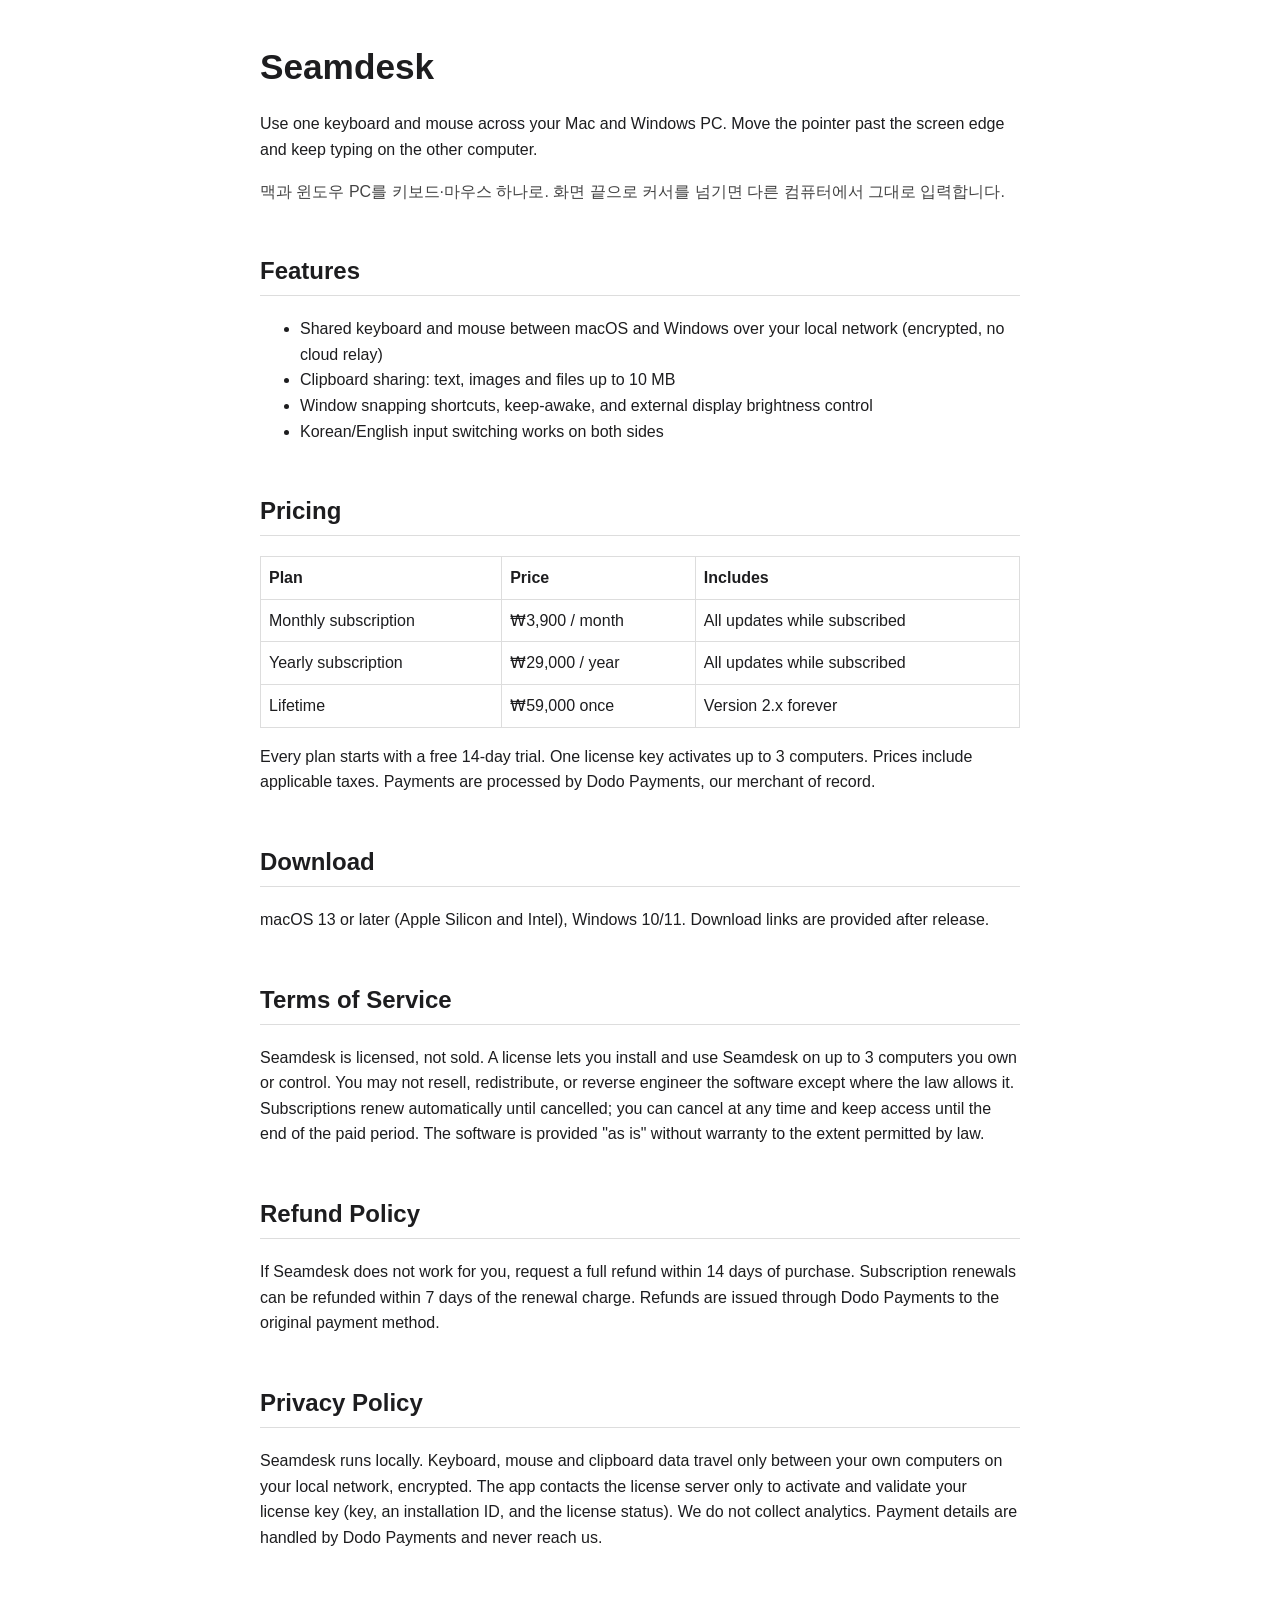
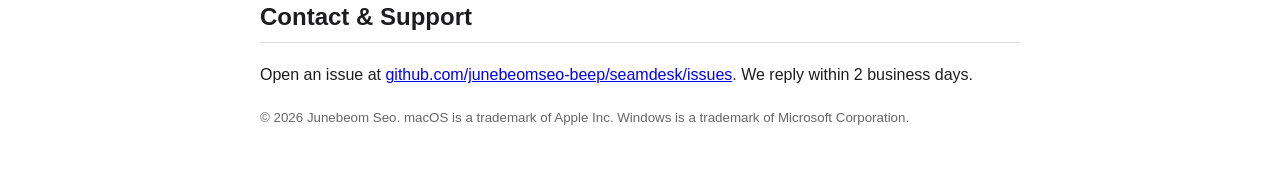
==== index.html @ 31e1abb9 "Seamdesk product page Co-Authored-By: Claude Opus 5.5 <noreply@anthropic.com>" ====
<!doctype html>
<html lang="en"><head><meta charset="utf-8"><meta name="viewport" content="width=device-width,initial-scale=1">
<title>Seamdesk — one keyboard and mouse for your Mac and Windows PC</title>
<style>
body{font:16px/1.6 -apple-system,"Segoe UI",sans-serif;max-width:760px;margin:0 auto;padding:32px 20px;color:#1d1d1f}
h1{font-size:2.2em;margin:.2em 0}h2{margin-top:2em;border-bottom:1px solid #ddd;padding-bottom:.2em}
table{border-collapse:collapse;width:100%}td,th{border:1px solid #ddd;padding:8px;text-align:left}
.ko{color:#444}small{color:#666}
</style></head><body>
<h1>Seamdesk</h1>
<p>Use one keyboard and mouse across your Mac and Windows PC. Move the pointer past the screen edge and keep typing on the other computer.</p>
<p class="ko">맥과 윈도우 PC를 키보드·마우스 하나로. 화면 끝으로 커서를 넘기면 다른 컴퓨터에서 그대로 입력합니다.</p>

<h2>Features</h2>
<ul>
<li>Shared keyboard and mouse between macOS and Windows over your local network (encrypted, no cloud relay)</li>
<li>Clipboard sharing: text, images and files up to 10 MB</li>
<li>Window snapping shortcuts, keep-awake, and external display brightness control</li>
<li>Korean/English input switching works on both sides</li>
</ul>

<h2>Pricing</h2>
<table>
<tr><th>Plan</th><th>Price</th><th>Includes</th></tr>
<tr><td>Monthly subscription</td><td>₩3,900 / month</td><td>All updates while subscribed</td></tr>
<tr><td>Yearly subscription</td><td>₩29,000 / year</td><td>All updates while subscribed</td></tr>
<tr><td>Lifetime</td><td>₩59,000 once</td><td>Version 2.x forever</td></tr>
</table>
<p>Every plan starts with a free 14-day trial. One license key activates up to 3 computers. Prices include applicable taxes. Payments are processed by Dodo Payments, our merchant of record.</p>

<h2>Download</h2>
<p>macOS 13 or later (Apple Silicon and Intel), Windows 10/11. Download links are provided after release.</p>

<h2>Terms of Service</h2>
<p>Seamdesk is licensed, not sold. A license lets you install and use Seamdesk on up to 3 computers you own or control. You may not resell, redistribute, or reverse engineer the software except where the law allows it. Subscriptions renew automatically until cancelled; you can cancel at any time and keep access until the end of the paid period. The software is provided "as is" without warranty to the extent permitted by law.</p>

<h2>Refund Policy</h2>
<p>If Seamdesk does not work for you, request a full refund within 14 days of purchase. Subscription renewals can be refunded within 7 days of the renewal charge. Refunds are issued through Dodo Payments to the original payment method.</p>

<h2>Privacy Policy</h2>
<p>Seamdesk runs locally. Keyboard, mouse and clipboard data travel only between your own computers on your local network, encrypted. The app contacts the license server only to activate and validate your license key (key, an installation ID, and the license status). We do not collect analytics. Payment details are handled by Dodo Payments and never reach us.</p>

<h2>Contact &amp; Support</h2>
<p>Open an issue at <a href="https://github.com/junebeomseo-beep/seamdesk/issues">github.com/junebeomseo-beep/seamdesk/issues</a>. We reply within 2 business days.</p>
<p><small>© 2026 Junebeom Seo. macOS is a trademark of Apple Inc. Windows is a trademark of Microsoft Corporation.</small></p>
</body></html>
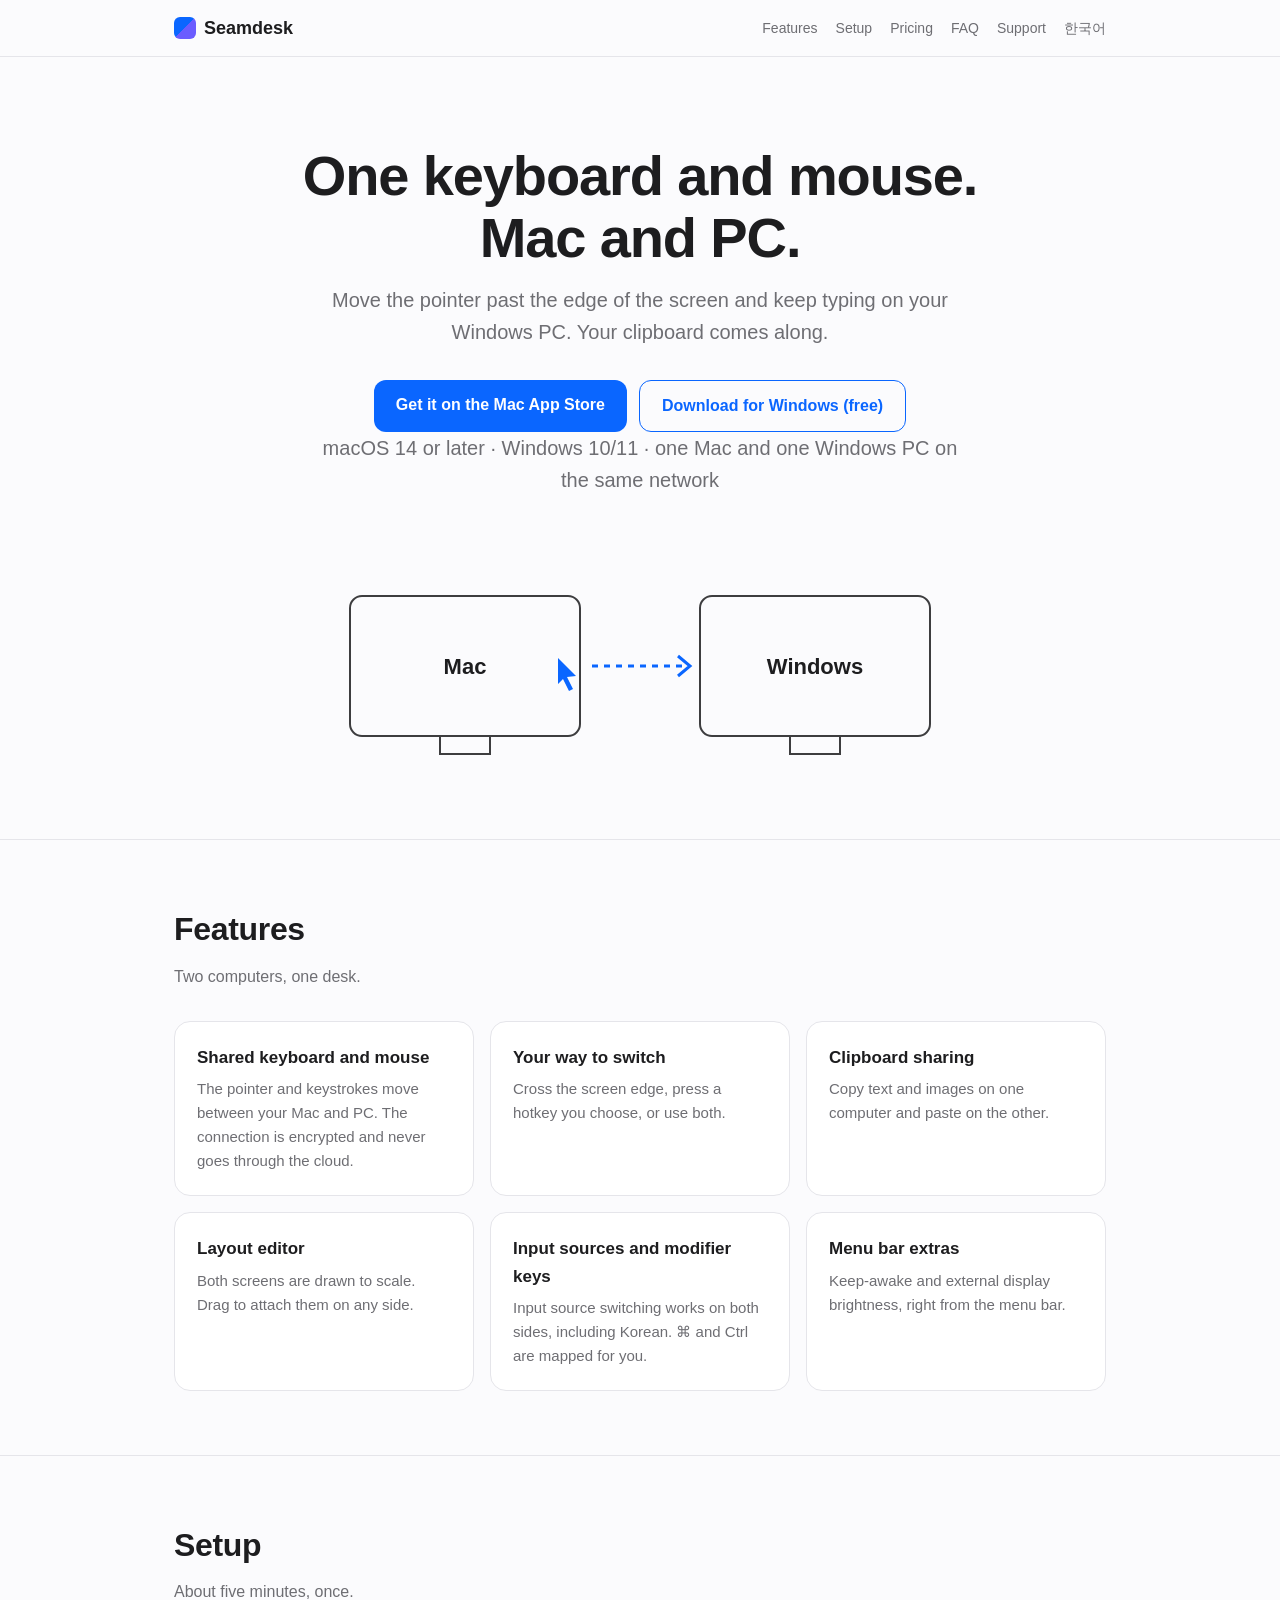
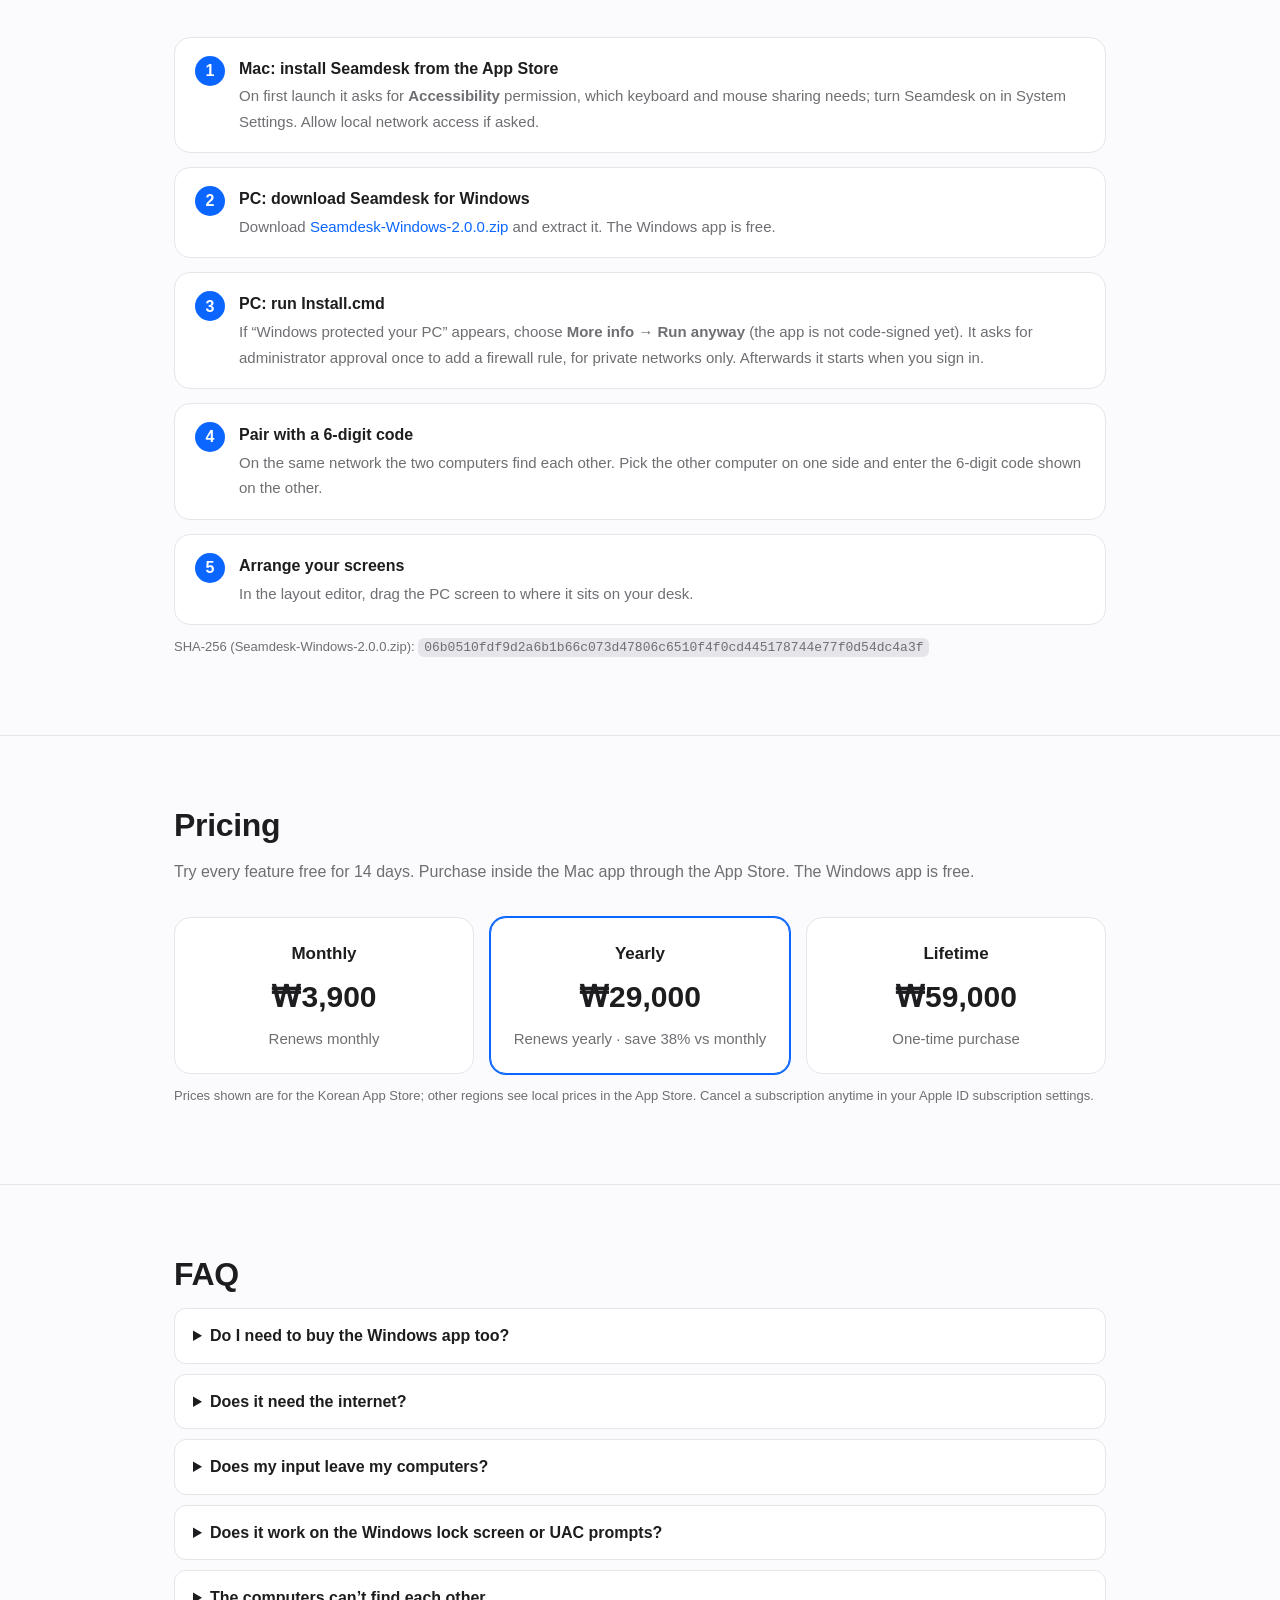
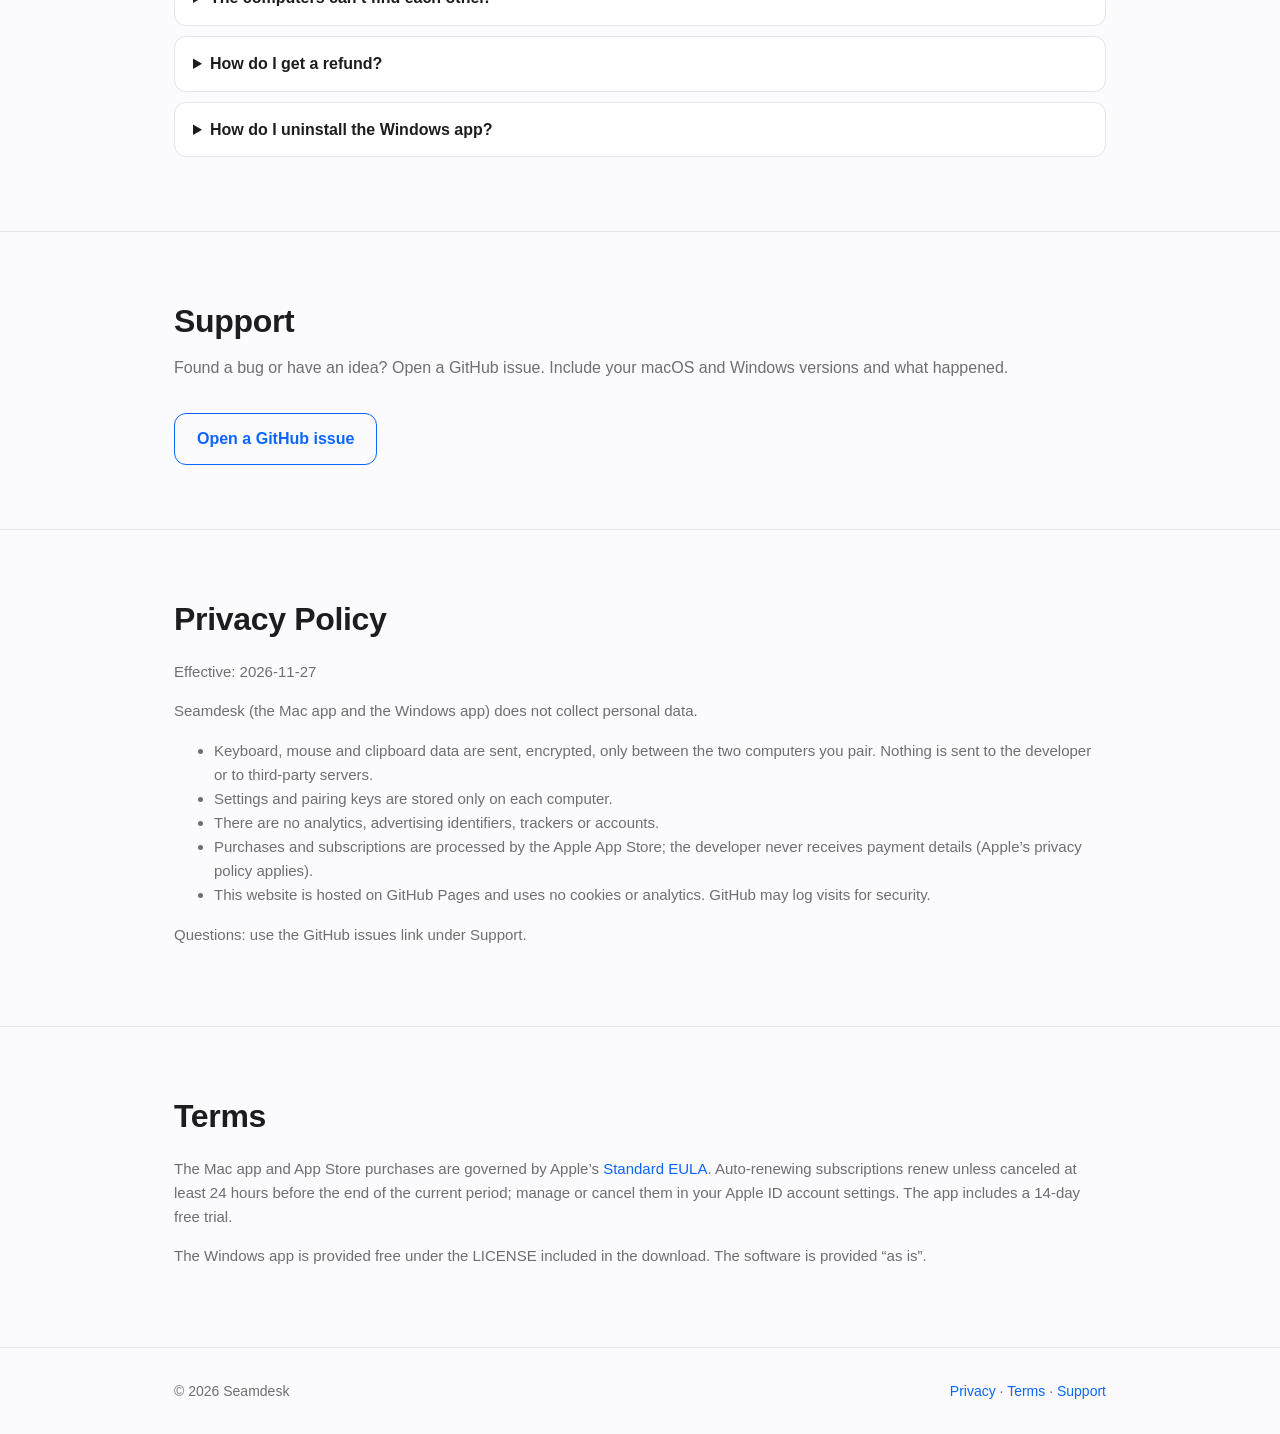
==== commit e49db79f: "Rebuild site for App Store release: ko/en, Windows download, setup, FAQ, privacy Co-Authored-By: Cla" ====
--- a/index.html
+++ b/index.html
@@ -1,46 +1,58 @@
-<!doctype html>
-<html lang="en"><head><meta charset="utf-8"><meta name="viewport" content="width=device-width,initial-scale=1">
-<title>Seamdesk — one keyboard and mouse for your Mac and Windows PC</title>
-<style>
-body{font:16px/1.6 -apple-system,"Segoe UI",sans-serif;max-width:760px;margin:0 auto;padding:32px 20px;color:#1d1d1f}
-h1{font-size:2.2em;margin:.2em 0}h2{margin-top:2em;border-bottom:1px solid #ddd;padding-bottom:.2em}
-table{border-collapse:collapse;width:100%}td,th{border:1px solid #ddd;padding:8px;text-align:left}
-.ko{color:#444}small{color:#666}
-</style></head><body>
-<h1>Seamdesk</h1>
-<p>Use one keyboard and mouse across your Mac and Windows PC. Move the pointer past the screen edge and keep typing on the other computer.</p>
-<p class="ko">맥과 윈도우 PC를 키보드·마우스 하나로. 화면 끝으로 커서를 넘기면 다른 컴퓨터에서 그대로 입력합니다.</p>
-
-<h2>Features</h2>
-<ul>
-<li>Shared keyboard and mouse between macOS and Windows over your local network (encrypted, no cloud relay)</li>
-<li>Clipboard sharing: text, images and files up to 10 MB</li>
-<li>Window snapping shortcuts, keep-awake, and external display brightness control</li>
-<li>Korean/English input switching works on both sides</li>
-</ul>
-
-<h2>Pricing</h2>
-<table>
-<tr><th>Plan</th><th>Price</th><th>Includes</th></tr>
-<tr><td>Monthly subscription</td><td>₩3,900 / month</td><td>All updates while subscribed</td></tr>
-<tr><td>Yearly subscription</td><td>₩29,000 / year</td><td>All updates while subscribed</td></tr>
-<tr><td>Lifetime</td><td>₩59,000 once</td><td>Version 2.x forever</td></tr>
-</table>
-<p>Every plan starts with a free 14-day trial. One license key activates up to 3 computers. Prices include applicable taxes. Payments are processed by Dodo Payments, our merchant of record.</p>
-
-<h2>Download</h2>
-<p>macOS 13 or later (Apple Silicon and Intel), Windows 10/11. Download links are provided after release.</p>
-
-<h2>Terms of Service</h2>
-<p>Seamdesk is licensed, not sold. A license lets you install and use Seamdesk on up to 3 computers you own or control. You may not resell, redistribute, or reverse engineer the software except where the law allows it. Subscriptions renew automatically until cancelled; you can cancel at any time and keep access until the end of the paid period. The software is provided "as is" without warranty to the extent permitted by law.</p>
-
-<h2>Refund Policy</h2>
-<p>If Seamdesk does not work for you, request a full refund within 14 days of purchase. Subscription renewals can be refunded within 7 days of the renewal charge. Refunds are issued through Dodo Payments to the original payment method.</p>
-
-<h2>Privacy Policy</h2>
-<p>Seamdesk runs locally. Keyboard, mouse and clipboard data travel only between your own computers on your local network, encrypted. The app contacts the license server only to activate and validate your license key (key, an installation ID, and the license status). We do not collect analytics. Payment details are handled by Dodo Payments and never reach us.</p>
-
-<h2>Contact &amp; Support</h2>
-<p>Open an issue at <a href="https://github.com/junebeomseo-beep/seamdesk/issues">github.com/junebeomseo-beep/seamdesk/issues</a>. We reply within 2 business days.</p>
-<p><small>© 2026 Junebeom Seo. macOS is a trademark of Apple Inc. Windows is a trademark of Microsoft Corporation.</small></p>
-</body></html>
+<!doctype html><html lang="en"><head><meta charset="utf-8"><meta name="viewport" content="width=device-width,initial-scale=1">
+<title>Seamdesk — One keyboard and mouse for Mac and PC</title>
+<meta name="description" content="Use one keyboard and mouse across your Mac and Windows PC. Move the pointer past the screen edge and keep typing on the other computer. Encrypted, no cloud.">
+<link rel="alternate" hreflang="en" href="https://junebeomseo-beep.github.io/seamdesk/"><link rel="alternate" hreflang="ko" href="https://junebeomseo-beep.github.io/seamdesk/ko/">
+<meta property="og:title" content="Seamdesk"><meta property="og:description" content="One keyboard and mouse for Mac and PC">
+<link rel="stylesheet" href="style.css"></head><body>
+<header><div class="wrap"><a class="logo" href="#top"><i></i>Seamdesk</a><nav>
+<a href="#features">Features</a><a href="#setup">Setup</a><a href="#pricing">Pricing</a><a href="#faq">FAQ</a><a href="#support">Support</a><a href="ko/" hreflang="ko">한국어</a></nav></div></header>
+<main id="top">
+<div class="hero wrap"><h1>One keyboard and mouse.<br>Mac and PC.</h1>
+<p>Move the pointer past the edge of the screen and keep typing on your Windows PC. Your clipboard comes along.</p>
+<div class="btns"><a class="btn" href="https://apps.apple.com/app/id6839476326">Get it on the Mac App Store</a><a class="btn ghost" href="https://github.com/junebeomseo-beep/seamdesk/releases/download/v2.0.0/Seamdesk-Windows-2.0.0.zip">Download for Windows (free)</a></div>
+<p class="note">macOS 14 or later · Windows 10/11 · one Mac and one Windows PC on the same network</p>
+<svg class="diagram" viewBox="0 0 620 200" role="img" aria-label="Mac and Windows PC sharing one keyboard and mouse"><g fill="none" stroke="currentColor" stroke-width="2" opacity=".85"><rect x="20" y="20" width="230" height="140" rx="12"/><rect x="370" y="20" width="230" height="140" rx="12"/><path d="M110 160v18h50v-18M460 160v18h50v-18"/></g><text x="135" y="98" text-anchor="middle" font-size="22" font-weight="700" fill="currentColor">Mac</text><text x="485" y="98" text-anchor="middle" font-size="22" font-weight="700" fill="currentColor">Windows</text><path d="M262 90h96" stroke="#0a66ff" stroke-width="3" stroke-dasharray="6 6"/><path d="M348 80l12 10-12 10" fill="none" stroke="#0a66ff" stroke-width="3"/><path d="M228 108l0-26 18 18-9 1 6 12-4 2-6-12z" fill="#0a66ff"/></svg></div>
+<section id="features"><div class="wrap"><h2>Features</h2><p class="lead">Two computers, one desk.</p><div class="grid">
+<div class="card"><h3>Shared keyboard and mouse</h3><p>The pointer and keystrokes move between your Mac and PC. The connection is encrypted and never goes through the cloud.</p></div>
+<div class="card"><h3>Your way to switch</h3><p>Cross the screen edge, press a hotkey you choose, or use both.</p></div>
+<div class="card"><h3>Clipboard sharing</h3><p>Copy text and images on one computer and paste on the other.</p></div>
+<div class="card"><h3>Layout editor</h3><p>Both screens are drawn to scale. Drag to attach them on any side.</p></div>
+<div class="card"><h3>Input sources and modifier keys</h3><p>Input source switching works on both sides, including Korean. ⌘ and Ctrl are mapped for you.</p></div>
+<div class="card"><h3>Menu bar extras</h3><p>Keep-awake and external display brightness, right from the menu bar.</p></div>
+</div></div></section>
+<section id="setup"><div class="wrap"><h2>Setup</h2><p class="lead">About five minutes, once.</p><ol class="steps">
+<li><b>Mac: install Seamdesk from the App Store</b><span>On first launch it asks for <b style="display:inline">Accessibility</b> permission, which keyboard and mouse sharing needs; turn Seamdesk on in System Settings. Allow local network access if asked.</span></li>
+<li><b>PC: download Seamdesk for Windows</b><span>Download <a href="https://github.com/junebeomseo-beep/seamdesk/releases/download/v2.0.0/Seamdesk-Windows-2.0.0.zip">Seamdesk-Windows-2.0.0.zip</a> and extract it. The Windows app is free.</span></li>
+<li><b>PC: run Install.cmd</b><span>If “Windows protected your PC” appears, choose <b style="display:inline">More info → Run anyway</b> (the app is not code-signed yet). It asks for administrator approval once to add a firewall rule, for private networks only. Afterwards it starts when you sign in.</span></li>
+<li><b>Pair with a 6-digit code</b><span>On the same network the two computers find each other. Pick the other computer on one side and enter the 6-digit code shown on the other.</span></li>
+<li><b>Arrange your screens</b><span>In the layout editor, drag the PC screen to where it sits on your desk.</span></li>
+</ol><p class="note">SHA-256 (Seamdesk-Windows-2.0.0.zip): <code>06b0510fdf9d2a6b1b66c073d47806c6510f4f0cd445178744e77f0d54dc4a3f</code></p></div></section>
+<section id="pricing"><div class="wrap"><h2>Pricing</h2><p class="lead">Try every feature free for 14 days. Purchase inside the Mac app through the App Store. The Windows app is free.</p><div class="grid">
+<div class="card price"><h3>Monthly</h3><div class="amt">₩3,900</div><p>Renews monthly</p></div>
+<div class="card price best"><h3>Yearly</h3><div class="amt">₩29,000</div><p>Renews yearly · save 38% vs monthly</p></div>
+<div class="card price"><h3>Lifetime</h3><div class="amt">₩59,000</div><p>One-time purchase</p></div>
+</div><p class="note">Prices shown are for the Korean App Store; other regions see local prices in the App Store. Cancel a subscription anytime in your Apple ID subscription settings.</p></div></section>
+<section id="faq"><div class="wrap"><h2>FAQ</h2>
+<details><summary>Do I need to buy the Windows app too?</summary><p>No. The Windows app is free; your plan lives in the Mac app.</p></details>
+<details><summary>Does it need the internet?</summary><p>No. Both computers only need to be on the same local network. It uses TCP port 24810 and UDP port 24811.</p></details>
+<details><summary>Does my input leave my computers?</summary><p>No. Keyboard, mouse and clipboard data travel encrypted only between your two paired computers. No servers, no accounts, no analytics.</p></details>
+<details><summary>Does it work on the Windows lock screen or UAC prompts?</summary><p>No. Windows only allows input after you sign in, so use the PC’s own keyboard for the lock screen and UAC prompts.</p></details>
+<details><summary>The computers can’t find each other.</summary><p>Check that both are on the same network, that the Windows network profile is “Private”, and that you approved the firewall prompt during install. Office and guest Wi-Fi often block device-to-device traffic.</p></details>
+<details><summary>How do I get a refund?</summary><p>App Store refunds are handled by Apple. Request one at <a href="https://reportaproblem.apple.com">reportaproblem.apple.com</a>.</p></details>
+<details><summary>How do I uninstall the Windows app?</summary><p>Run Uninstall.cmd from the extracted folder. It removes the app, the sign-in startup entry and the firewall rule.</p></details>
+</div></section>
+<section id="support"><div class="wrap"><h2>Support</h2><p class="lead">Found a bug or have an idea? Open a GitHub issue. Include your macOS and Windows versions and what happened.</p>
+<a class="btn ghost" href="https://github.com/junebeomseo-beep/seamdesk/issues">Open a GitHub issue</a></div></section>
+<section id="privacy" class="legal"><div class="wrap"><h2>Privacy Policy</h2><p>Effective: 2026-11-27</p>
+<p>Seamdesk (the Mac app and the Windows app) does not collect personal data.</p><ul>
+<li>Keyboard, mouse and clipboard data are sent, encrypted, only between the two computers you pair. Nothing is sent to the developer or to third-party servers.</li>
+<li>Settings and pairing keys are stored only on each computer.</li>
+<li>There are no analytics, advertising identifiers, trackers or accounts.</li>
+<li>Purchases and subscriptions are processed by the Apple App Store; the developer never receives payment details (Apple’s privacy policy applies).</li>
+<li>This website is hosted on GitHub Pages and uses no cookies or analytics. GitHub may log visits for security.</li></ul>
+<p>Questions: use the GitHub issues link under Support.</p></div></section>
+<section id="terms" class="legal"><div class="wrap"><h2>Terms</h2>
+<p>The Mac app and App Store purchases are governed by Apple’s <a href="https://www.apple.com/legal/internet-services/itunes/dev/stdeula/">Standard EULA</a>. Auto-renewing subscriptions renew unless canceled at least 24 hours before the end of the current period; manage or cancel them in your Apple ID account settings. The app includes a 14-day free trial.</p>
+<p>The Windows app is provided free under the LICENSE included in the download. The software is provided “as is”.</p></div></section>
+</main><footer><div class="wrap"><span>© 2026 Seamdesk</span><span><a href="#privacy">Privacy</a> · <a href="#terms">Terms</a> · <a href="#support">Support</a></span></div></footer>
+</body></html>
--- a/style.css
+++ b/style.css
@@ -0,0 +1,35 @@
+:root{--bg:#fbfbfd;--fg:#1d1d1f;--mut:#6e6e73;--line:#e5e5ea;--acc:#0a66ff;--card:#fff}
+@media (prefers-color-scheme:dark){:root{--bg:#0f0f11;--fg:#f5f5f7;--mut:#a1a1a6;--line:#2c2c30;--acc:#4d8dff;--card:#18181b}}
+*{box-sizing:border-box}html{scroll-behavior:smooth}
+body{margin:0;font:16px/1.6 -apple-system,BlinkMacSystemFont,"Apple SD Gothic Neo","Segoe UI",Roboto,sans-serif;background:var(--bg);color:var(--fg)}
+a{color:var(--acc);text-decoration:none}a:hover{text-decoration:underline}
+.wrap{max-width:980px;margin:0 auto;padding:0 24px}
+header{position:sticky;top:0;background:color-mix(in srgb,var(--bg) 85%,transparent);backdrop-filter:blur(12px);border-bottom:1px solid var(--line);z-index:9}
+header .wrap{display:flex;align-items:center;gap:20px;height:56px}
+.logo{font-weight:700;font-size:18px;color:var(--fg);display:flex;align-items:center;gap:8px}
+.logo i{display:inline-block;width:22px;height:22px;border-radius:6px;background:linear-gradient(135deg,#0a66ff 50%,#6b5cff 50%)}
+nav{display:flex;gap:18px;margin-left:auto;font-size:14px}nav a{color:var(--mut)}
+.hero{text-align:center;padding:88px 0 56px}
+.hero h1{font-size:clamp(34px,6vw,56px);line-height:1.1;margin:0 0 16px;letter-spacing:-.02em}
+.hero p{font-size:20px;color:var(--mut);max-width:640px;margin:0 auto 32px}
+.btns{display:flex;gap:12px;justify-content:center;flex-wrap:wrap}
+.btn{display:inline-block;padding:12px 22px;border-radius:12px;background:var(--acc);color:#fff;font-weight:600}
+.btn.ghost{background:transparent;color:var(--acc);border:1px solid var(--acc)}.btn:hover{text-decoration:none;opacity:.9}
+.note{font-size:13px;color:var(--mut);margin-top:12px}
+.diagram{margin:48px auto 0;max-width:620px}
+section{padding:64px 0;border-top:1px solid var(--line)}
+h2{font-size:32px;margin:0 0 8px;letter-spacing:-.01em}.lead{color:var(--mut);margin:0 0 32px}
+.grid{display:grid;grid-template-columns:repeat(auto-fit,minmax(260px,1fr));gap:16px}
+.card{background:var(--card);border:1px solid var(--line);border-radius:16px;padding:22px}
+.card h3{margin:0 0 6px;font-size:17px}.card p{margin:0;color:var(--mut);font-size:15px}
+ol.steps{counter-reset:s;list-style:none;padding:0;margin:0;display:grid;gap:14px}
+ol.steps li{counter-increment:s;background:var(--card);border:1px solid var(--line);border-radius:16px;padding:18px 20px 18px 64px;position:relative}
+ol.steps li:before{content:counter(s);position:absolute;left:20px;top:18px;width:30px;height:30px;border-radius:50%;background:var(--acc);color:#fff;font-weight:700;display:flex;align-items:center;justify-content:center}
+ol.steps b{display:block;margin-bottom:2px}ol.steps span{color:var(--mut);font-size:15px}
+.price{text-align:center}.price .amt{font-size:30px;font-weight:700;margin:6px 0}.price.best{border-color:var(--acc);box-shadow:0 0 0 1px var(--acc)}
+details{background:var(--card);border:1px solid var(--line);border-radius:12px;padding:14px 18px;margin-bottom:10px}
+summary{cursor:pointer;font-weight:600}details p{color:var(--mut);margin:10px 0 0}
+.legal p,.legal li{color:var(--mut);font-size:15px}.legal h3{margin:24px 0 6px;font-size:17px}
+code{font:13px ui-monospace,SFMono-Regular,Menlo,monospace;background:var(--line);padding:2px 6px;border-radius:6px;word-break:break-all}
+footer{border-top:1px solid var(--line);padding:32px 0;color:var(--mut);font-size:14px}
+footer .wrap{display:flex;gap:16px;flex-wrap:wrap;justify-content:space-between}
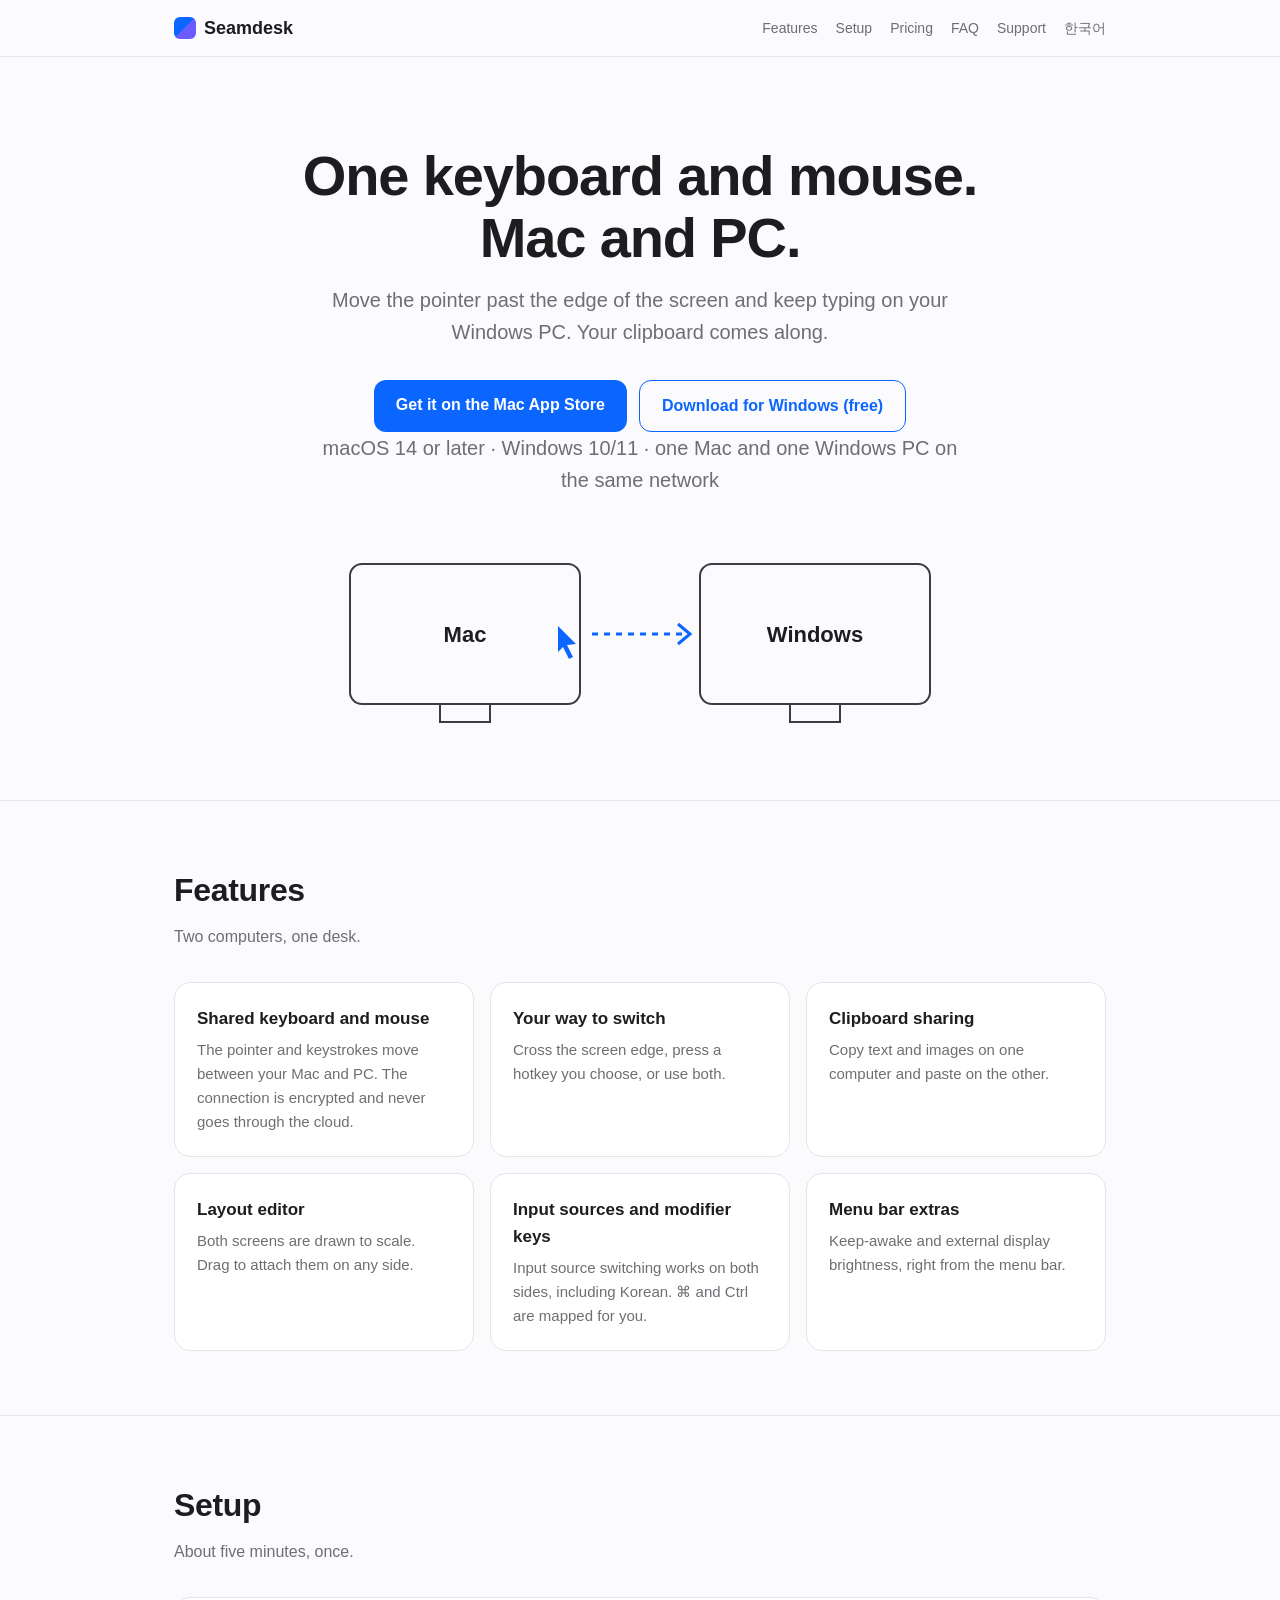
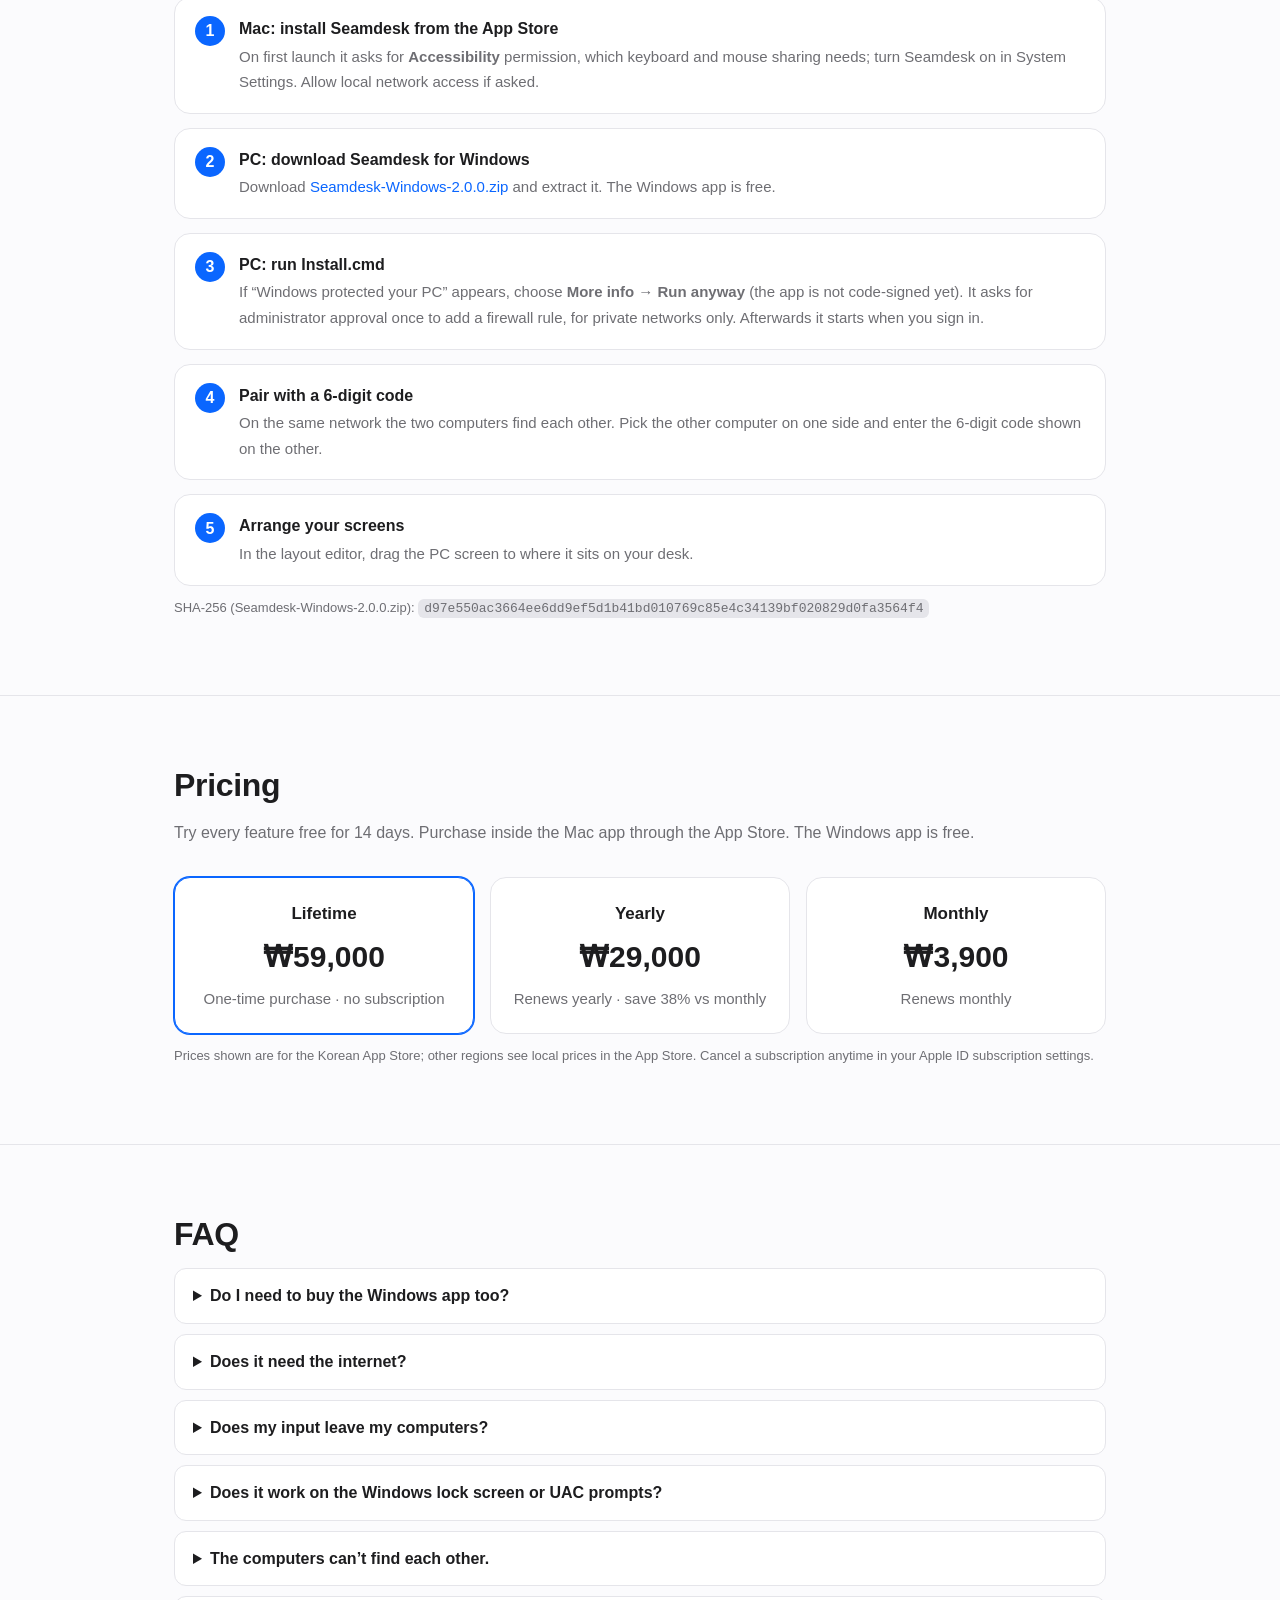
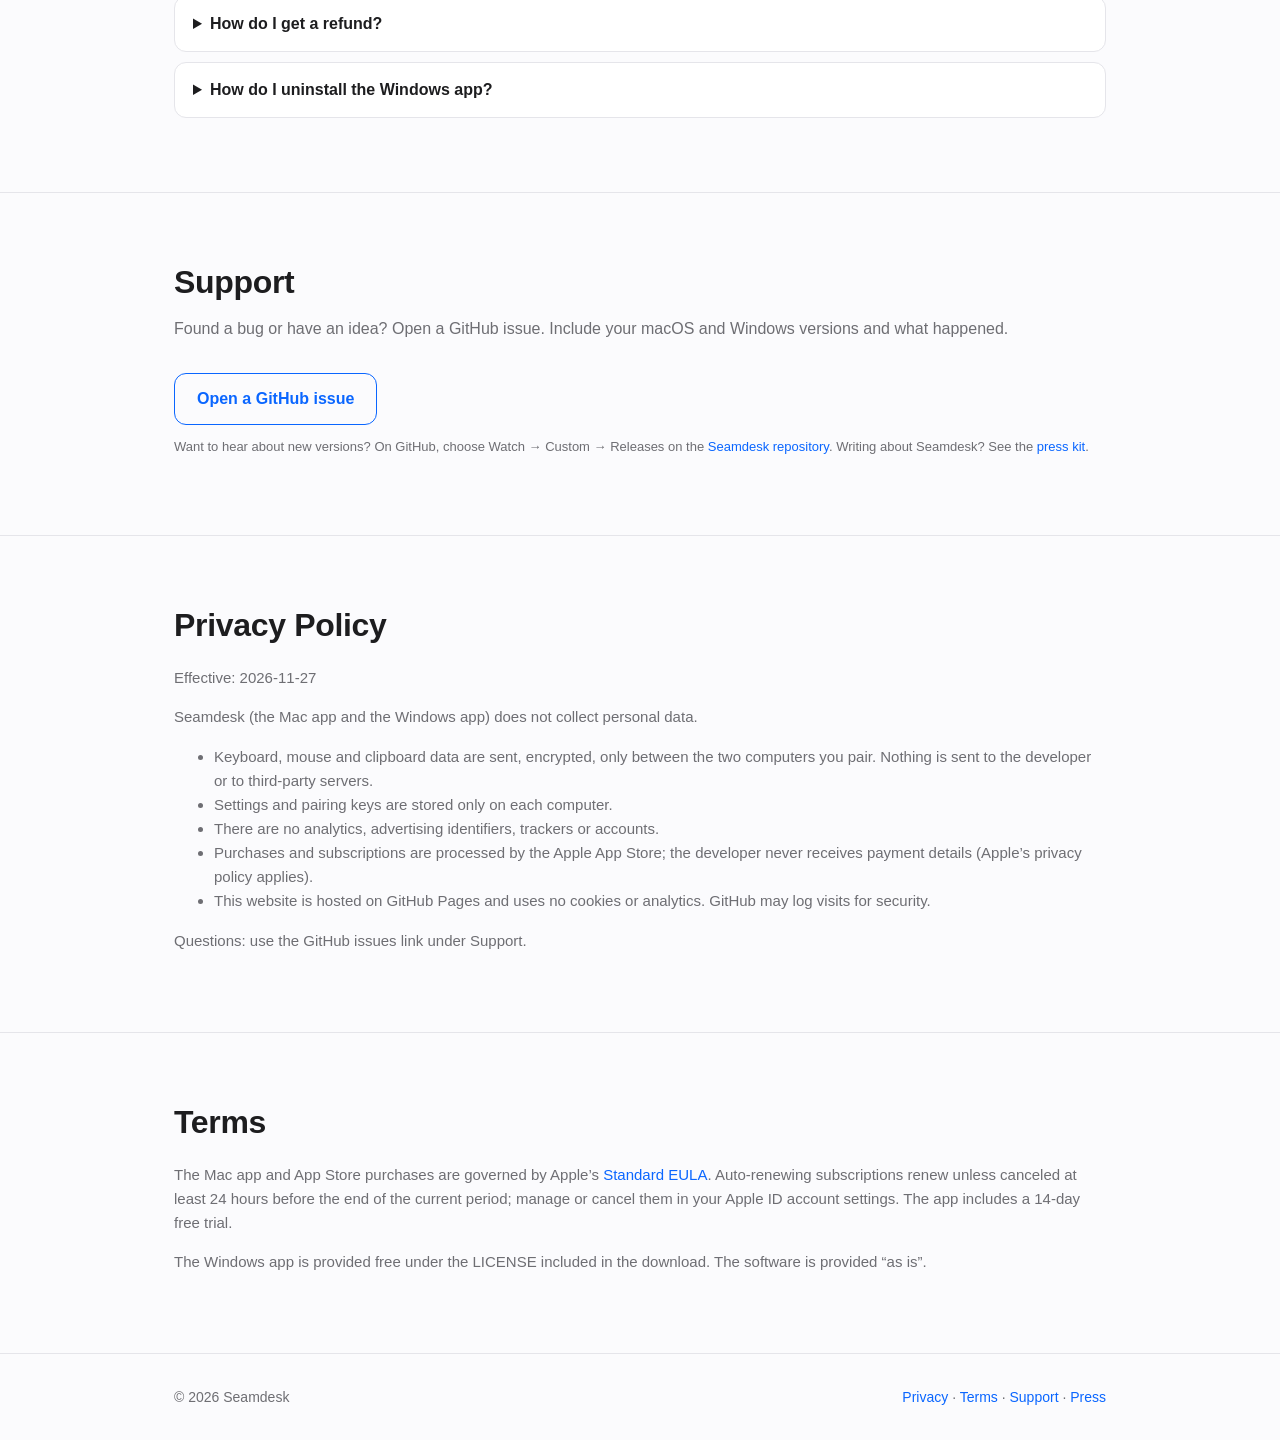
==== commit da90823e: "Add press kit, og images, lifetime-first pricing, new Windows zip hash Co-Authored-By: Claude Opus 5" ====
--- a/index.html
+++ b/index.html
@@ -2,7 +2,7 @@
 <title>Seamdesk — One keyboard and mouse for Mac and PC</title>
 <meta name="description" content="Use one keyboard and mouse across your Mac and Windows PC. Move the pointer past the screen edge and keep typing on the other computer. Encrypted, no cloud.">
 <link rel="alternate" hreflang="en" href="https://junebeomseo-beep.github.io/seamdesk/"><link rel="alternate" hreflang="ko" href="https://junebeomseo-beep.github.io/seamdesk/ko/">
-<meta property="og:title" content="Seamdesk"><meta property="og:description" content="One keyboard and mouse for Mac and PC">
+<meta property="og:title" content="Seamdesk"><meta property="og:description" content="One keyboard and mouse for Mac and PC"><meta property="og:image" content="https://junebeomseo-beep.github.io/seamdesk/assets/og-en.jpg"><meta property="og:url" content="https://junebeomseo-beep.github.io/seamdesk/"><meta name="twitter:card" content="summary_large_image">
 <link rel="stylesheet" href="style.css"></head><body>
 <header><div class="wrap"><a class="logo" href="#top"><i></i>Seamdesk</a><nav>
 <a href="#features">Features</a><a href="#setup">Setup</a><a href="#pricing">Pricing</a><a href="#faq">FAQ</a><a href="#support">Support</a><a href="ko/" hreflang="ko">한국어</a></nav></div></header>
@@ -26,11 +26,11 @@
 <li><b>PC: run Install.cmd</b><span>If “Windows protected your PC” appears, choose <b style="display:inline">More info → Run anyway</b> (the app is not code-signed yet). It asks for administrator approval once to add a firewall rule, for private networks only. Afterwards it starts when you sign in.</span></li>
 <li><b>Pair with a 6-digit code</b><span>On the same network the two computers find each other. Pick the other computer on one side and enter the 6-digit code shown on the other.</span></li>
 <li><b>Arrange your screens</b><span>In the layout editor, drag the PC screen to where it sits on your desk.</span></li>
-</ol><p class="note">SHA-256 (Seamdesk-Windows-2.0.0.zip): <code>06b0510fdf9d2a6b1b66c073d47806c6510f4f0cd445178744e77f0d54dc4a3f</code></p></div></section>
+</ol><p class="note">SHA-256 (Seamdesk-Windows-2.0.0.zip): <code>d97e550ac3664ee6dd9ef5d1b41bd010769c85e4c34139bf020829d0fa3564f4</code></p></div></section>
 <section id="pricing"><div class="wrap"><h2>Pricing</h2><p class="lead">Try every feature free for 14 days. Purchase inside the Mac app through the App Store. The Windows app is free.</p><div class="grid">
+<div class="card price best"><h3>Lifetime</h3><div class="amt">₩59,000</div><p>One-time purchase · no subscription</p></div>
+<div class="card price"><h3>Yearly</h3><div class="amt">₩29,000</div><p>Renews yearly · save 38% vs monthly</p></div>
 <div class="card price"><h3>Monthly</h3><div class="amt">₩3,900</div><p>Renews monthly</p></div>
-<div class="card price best"><h3>Yearly</h3><div class="amt">₩29,000</div><p>Renews yearly · save 38% vs monthly</p></div>
-<div class="card price"><h3>Lifetime</h3><div class="amt">₩59,000</div><p>One-time purchase</p></div>
 </div><p class="note">Prices shown are for the Korean App Store; other regions see local prices in the App Store. Cancel a subscription anytime in your Apple ID subscription settings.</p></div></section>
 <section id="faq"><div class="wrap"><h2>FAQ</h2>
 <details><summary>Do I need to buy the Windows app too?</summary><p>No. The Windows app is free; your plan lives in the Mac app.</p></details>
@@ -42,7 +42,8 @@
 <details><summary>How do I uninstall the Windows app?</summary><p>Run Uninstall.cmd from the extracted folder. It removes the app, the sign-in startup entry and the firewall rule.</p></details>
 </div></section>
 <section id="support"><div class="wrap"><h2>Support</h2><p class="lead">Found a bug or have an idea? Open a GitHub issue. Include your macOS and Windows versions and what happened.</p>
-<a class="btn ghost" href="https://github.com/junebeomseo-beep/seamdesk/issues">Open a GitHub issue</a></div></section>
+<a class="btn ghost" href="https://github.com/junebeomseo-beep/seamdesk/issues">Open a GitHub issue</a>
+<p class="note">Want to hear about new versions? On GitHub, choose Watch → Custom → Releases on the <a href="https://github.com/junebeomseo-beep/seamdesk">Seamdesk repository</a>. Writing about Seamdesk? See the <a href="press/">press kit</a>.</p></div></section>
 <section id="privacy" class="legal"><div class="wrap"><h2>Privacy Policy</h2><p>Effective: 2026-11-27</p>
 <p>Seamdesk (the Mac app and the Windows app) does not collect personal data.</p><ul>
 <li>Keyboard, mouse and clipboard data are sent, encrypted, only between the two computers you pair. Nothing is sent to the developer or to third-party servers.</li>
@@ -54,5 +55,5 @@
 <section id="terms" class="legal"><div class="wrap"><h2>Terms</h2>
 <p>The Mac app and App Store purchases are governed by Apple’s <a href="https://www.apple.com/legal/internet-services/itunes/dev/stdeula/">Standard EULA</a>. Auto-renewing subscriptions renew unless canceled at least 24 hours before the end of the current period; manage or cancel them in your Apple ID account settings. The app includes a 14-day free trial.</p>
 <p>The Windows app is provided free under the LICENSE included in the download. The software is provided “as is”.</p></div></section>
-</main><footer><div class="wrap"><span>© 2026 Seamdesk</span><span><a href="#privacy">Privacy</a> · <a href="#terms">Terms</a> · <a href="#support">Support</a></span></div></footer>
+</main><footer><div class="wrap"><span>© 2026 Seamdesk</span><span><a href="#privacy">Privacy</a> · <a href="#terms">Terms</a> · <a href="#support">Support</a> · <a href="press/">Press</a></span></div></footer>
 </body></html>
--- a/style.css
+++ b/style.css
@@ -9,14 +9,16 @@
 .logo{font-weight:700;font-size:18px;color:var(--fg);display:flex;align-items:center;gap:8px}
 .logo i{display:inline-block;width:22px;height:22px;border-radius:6px;background:linear-gradient(135deg,#0a66ff 50%,#6b5cff 50%)}
 nav{display:flex;gap:18px;margin-left:auto;font-size:14px}nav a{color:var(--mut)}
-.hero{text-align:center;padding:88px 0 56px}
+.hero{text-align:center;padding:88px 24px 56px}
 .hero h1{font-size:clamp(34px,6vw,56px);line-height:1.1;margin:0 0 16px;letter-spacing:-.02em}
 .hero p{font-size:20px;color:var(--mut);max-width:640px;margin:0 auto 32px}
 .btns{display:flex;gap:12px;justify-content:center;flex-wrap:wrap}
 .btn{display:inline-block;padding:12px 22px;border-radius:12px;background:var(--acc);color:#fff;font-weight:600}
 .btn.ghost{background:transparent;color:var(--acc);border:1px solid var(--acc)}.btn:hover{text-decoration:none;opacity:.9}
 .note{font-size:13px;color:var(--mut);margin-top:12px}
-.diagram{margin:48px auto 0;max-width:620px}
+.diagram{display:block;width:100%;margin:48px auto 0;max-width:620px}
+@media (max-width:720px){nav a:not([hreflang]){display:none}.hero{padding:56px 24px 40px}.hero p{font-size:17px}}
+body{overflow-x:hidden}
 section{padding:64px 0;border-top:1px solid var(--line)}
 h2{font-size:32px;margin:0 0 8px;letter-spacing:-.01em}.lead{color:var(--mut);margin:0 0 32px}
 .grid{display:grid;grid-template-columns:repeat(auto-fit,minmax(260px,1fr));gap:16px}
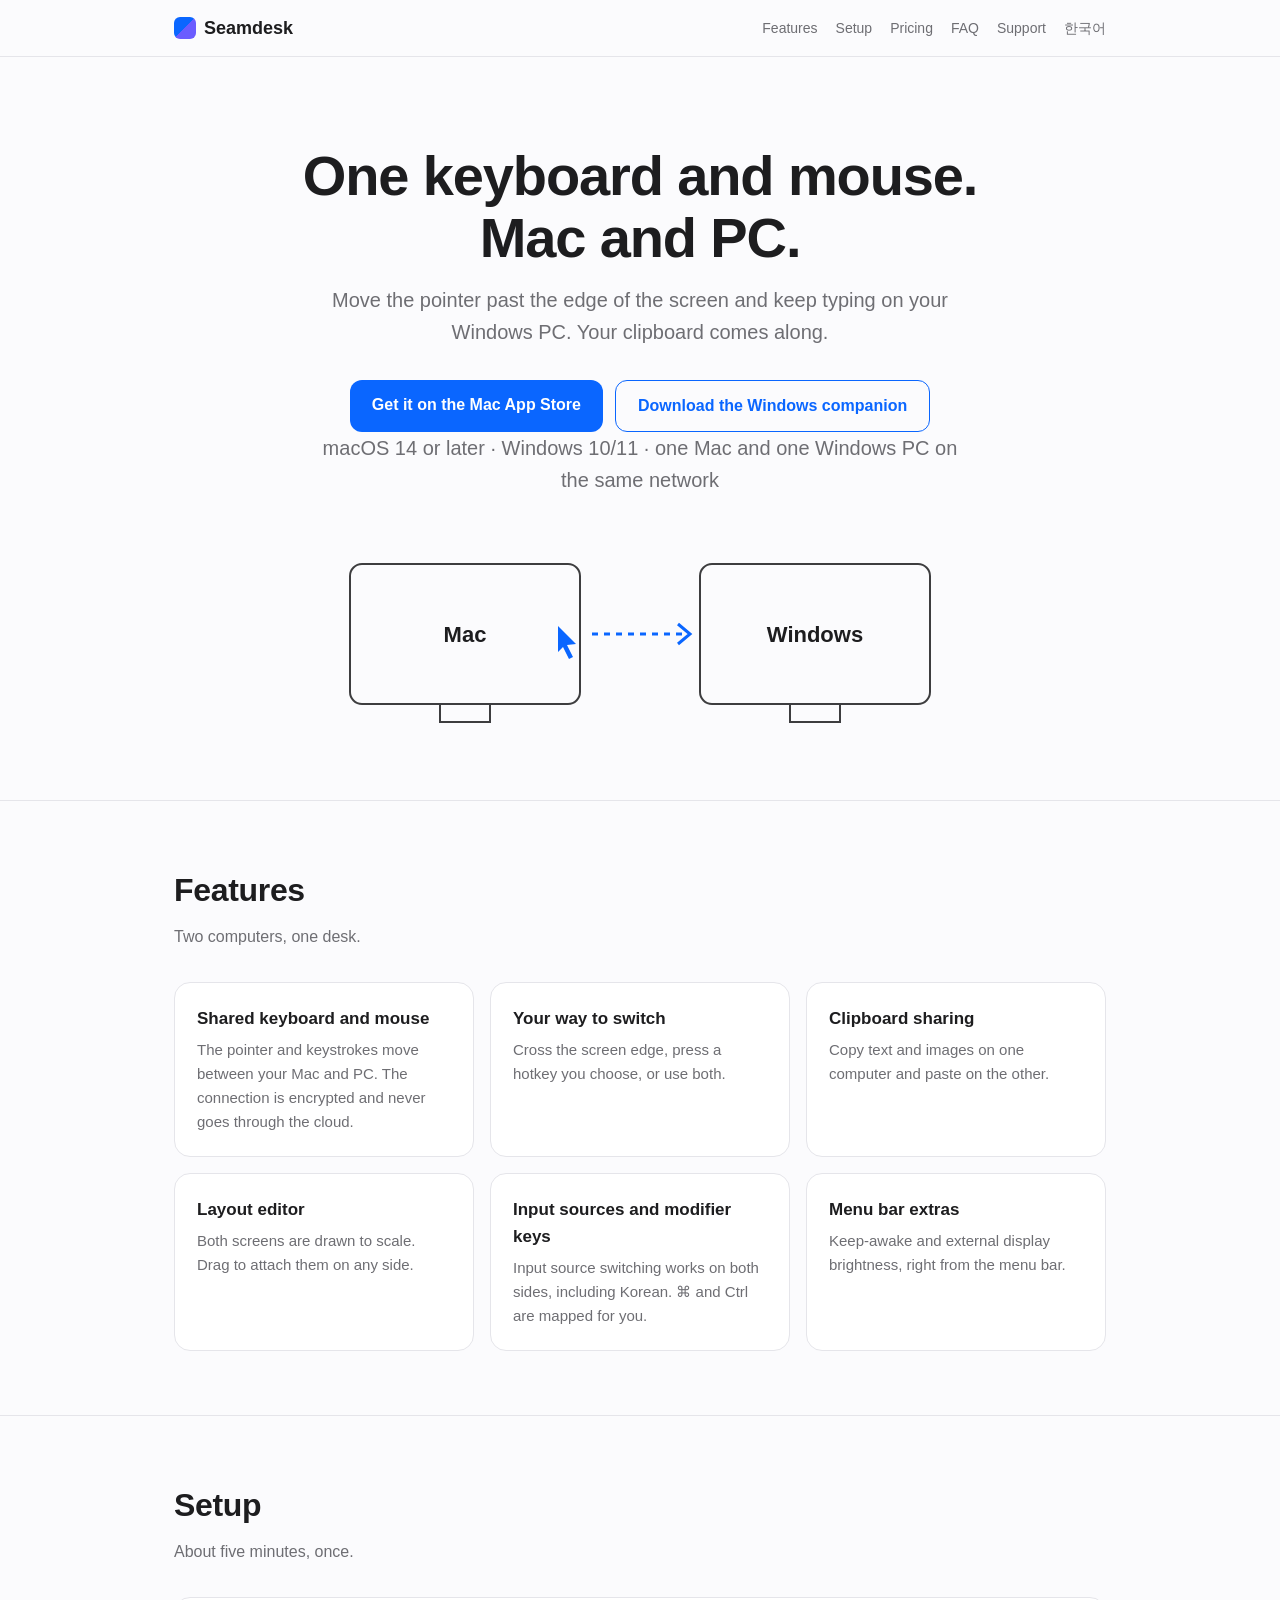
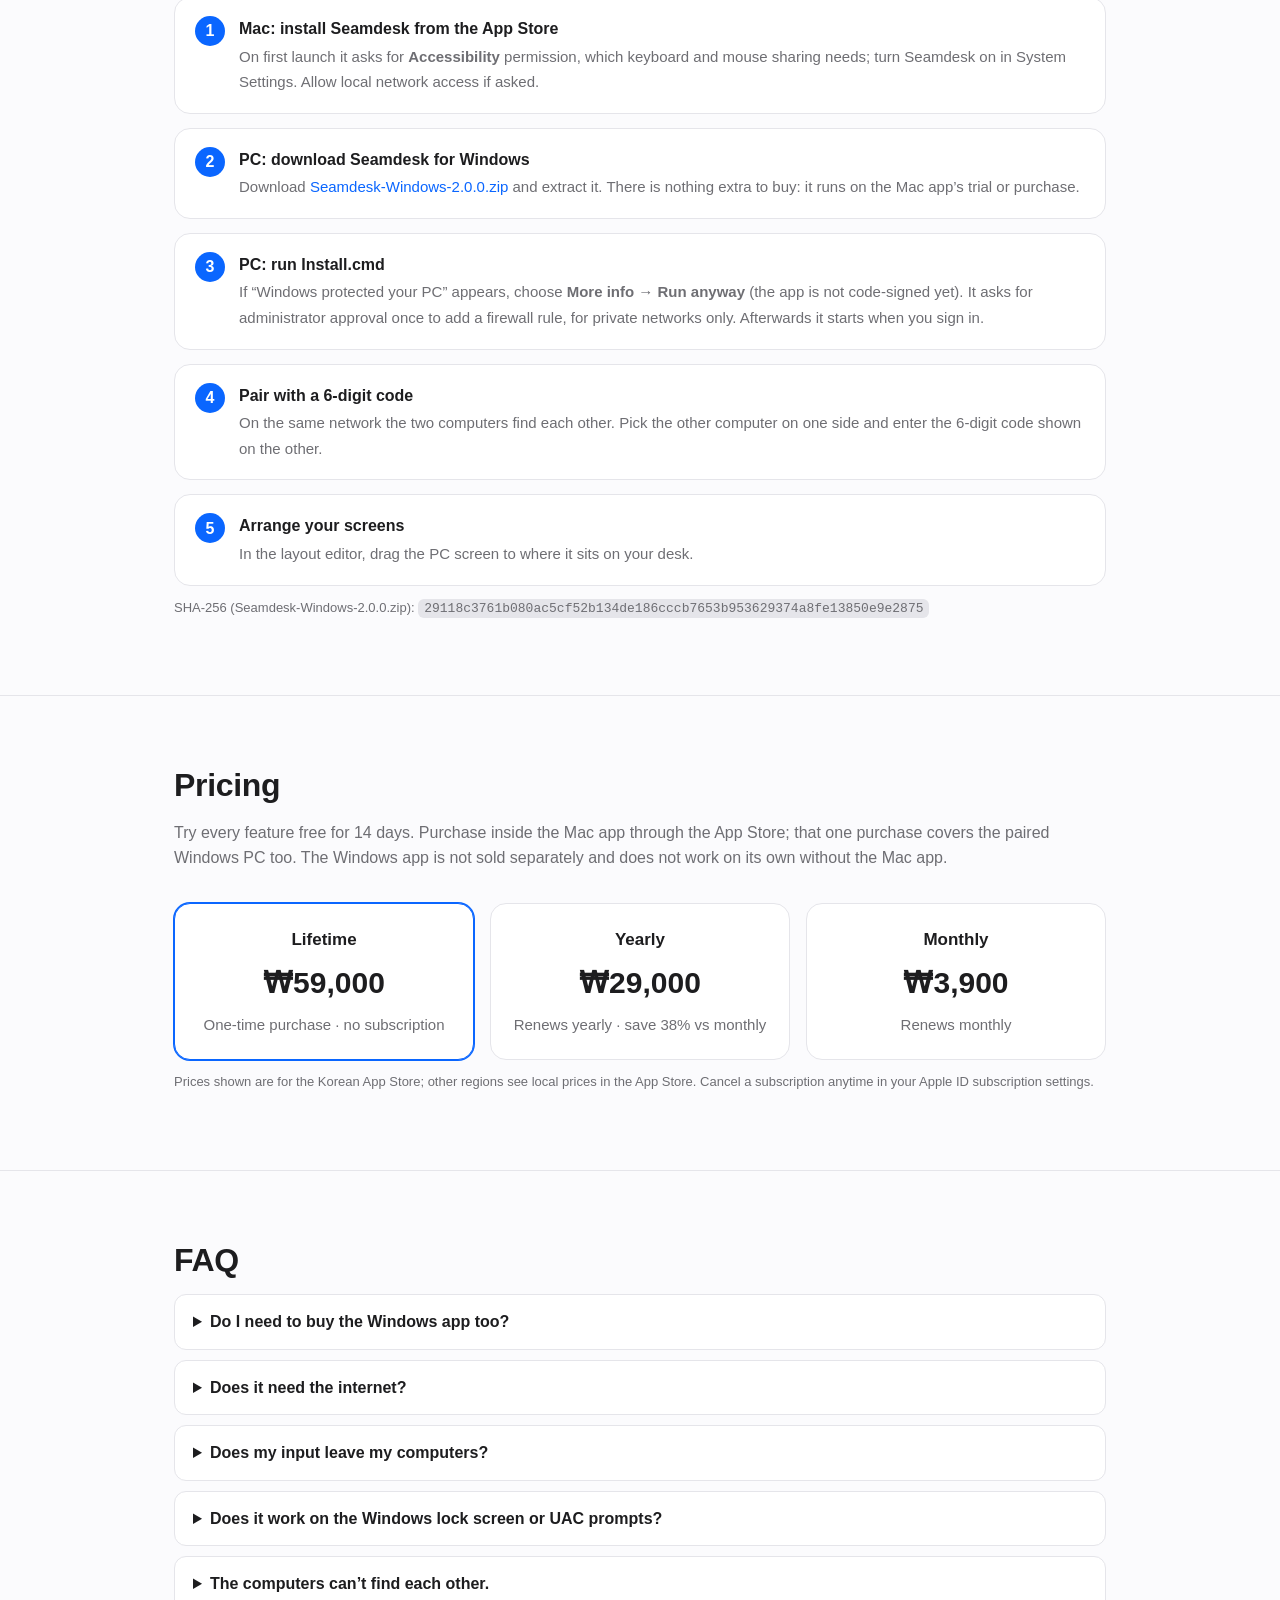
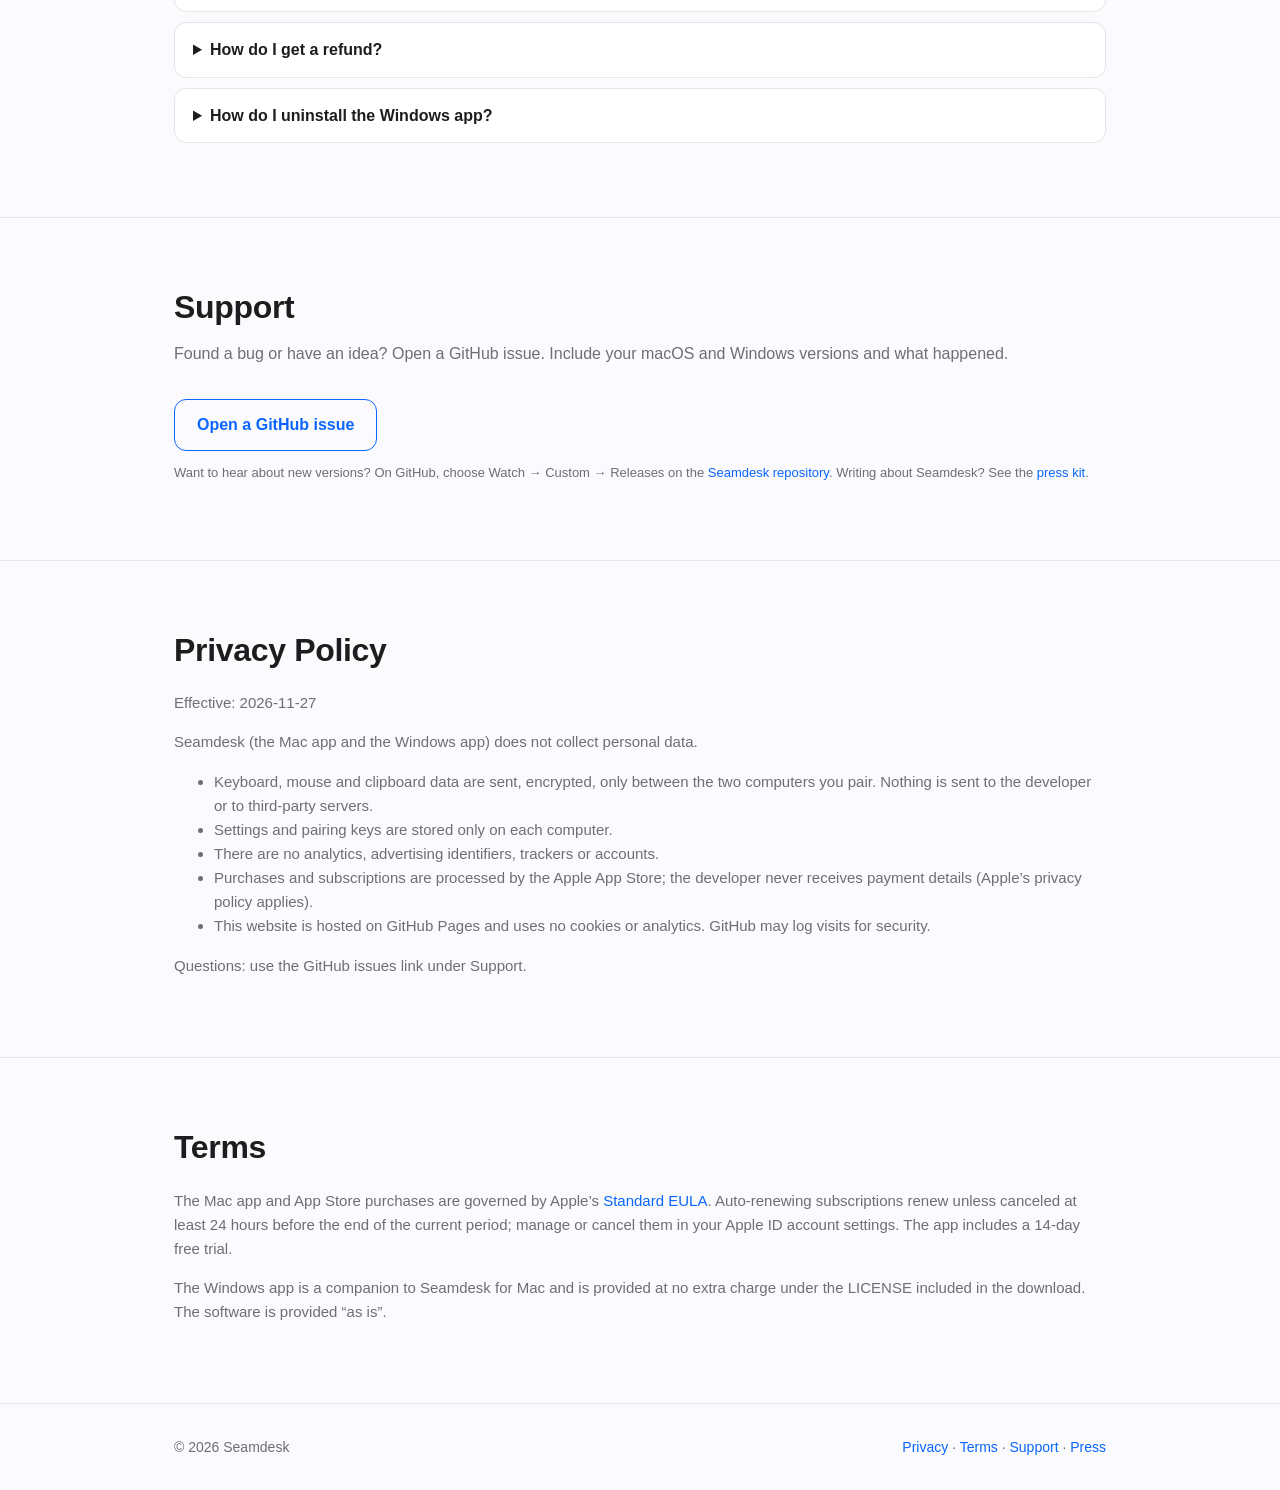
==== commit 75c02289: "Windows app: companion covered by the Mac purchase, not "free"; new zip hash Co-Authored-By: Claude " ====
--- a/index.html
+++ b/index.html
@@ -9,7 +9,7 @@
 <main id="top">
 <div class="hero wrap"><h1>One keyboard and mouse.<br>Mac and PC.</h1>
 <p>Move the pointer past the edge of the screen and keep typing on your Windows PC. Your clipboard comes along.</p>
-<div class="btns"><a class="btn" href="https://apps.apple.com/app/id6839476326">Get it on the Mac App Store</a><a class="btn ghost" href="https://github.com/junebeomseo-beep/seamdesk/releases/download/v2.0.0/Seamdesk-Windows-2.0.0.zip">Download for Windows (free)</a></div>
+<div class="btns"><a class="btn" href="https://apps.apple.com/app/id6839476326">Get it on the Mac App Store</a><a class="btn ghost" href="https://github.com/junebeomseo-beep/seamdesk/releases/download/v2.0.0/Seamdesk-Windows-2.0.0.zip">Download the Windows companion</a></div>
 <p class="note">macOS 14 or later · Windows 10/11 · one Mac and one Windows PC on the same network</p>
 <svg class="diagram" viewBox="0 0 620 200" role="img" aria-label="Mac and Windows PC sharing one keyboard and mouse"><g fill="none" stroke="currentColor" stroke-width="2" opacity=".85"><rect x="20" y="20" width="230" height="140" rx="12"/><rect x="370" y="20" width="230" height="140" rx="12"/><path d="M110 160v18h50v-18M460 160v18h50v-18"/></g><text x="135" y="98" text-anchor="middle" font-size="22" font-weight="700" fill="currentColor">Mac</text><text x="485" y="98" text-anchor="middle" font-size="22" font-weight="700" fill="currentColor">Windows</text><path d="M262 90h96" stroke="#0a66ff" stroke-width="3" stroke-dasharray="6 6"/><path d="M348 80l12 10-12 10" fill="none" stroke="#0a66ff" stroke-width="3"/><path d="M228 108l0-26 18 18-9 1 6 12-4 2-6-12z" fill="#0a66ff"/></svg></div>
 <section id="features"><div class="wrap"><h2>Features</h2><p class="lead">Two computers, one desk.</p><div class="grid">
@@ -22,18 +22,18 @@
 </div></div></section>
 <section id="setup"><div class="wrap"><h2>Setup</h2><p class="lead">About five minutes, once.</p><ol class="steps">
 <li><b>Mac: install Seamdesk from the App Store</b><span>On first launch it asks for <b style="display:inline">Accessibility</b> permission, which keyboard and mouse sharing needs; turn Seamdesk on in System Settings. Allow local network access if asked.</span></li>
-<li><b>PC: download Seamdesk for Windows</b><span>Download <a href="https://github.com/junebeomseo-beep/seamdesk/releases/download/v2.0.0/Seamdesk-Windows-2.0.0.zip">Seamdesk-Windows-2.0.0.zip</a> and extract it. The Windows app is free.</span></li>
+<li><b>PC: download Seamdesk for Windows</b><span>Download <a href="https://github.com/junebeomseo-beep/seamdesk/releases/download/v2.0.0/Seamdesk-Windows-2.0.0.zip">Seamdesk-Windows-2.0.0.zip</a> and extract it. There is nothing extra to buy: it runs on the Mac app’s trial or purchase.</span></li>
 <li><b>PC: run Install.cmd</b><span>If “Windows protected your PC” appears, choose <b style="display:inline">More info → Run anyway</b> (the app is not code-signed yet). It asks for administrator approval once to add a firewall rule, for private networks only. Afterwards it starts when you sign in.</span></li>
 <li><b>Pair with a 6-digit code</b><span>On the same network the two computers find each other. Pick the other computer on one side and enter the 6-digit code shown on the other.</span></li>
 <li><b>Arrange your screens</b><span>In the layout editor, drag the PC screen to where it sits on your desk.</span></li>
-</ol><p class="note">SHA-256 (Seamdesk-Windows-2.0.0.zip): <code>d97e550ac3664ee6dd9ef5d1b41bd010769c85e4c34139bf020829d0fa3564f4</code></p></div></section>
-<section id="pricing"><div class="wrap"><h2>Pricing</h2><p class="lead">Try every feature free for 14 days. Purchase inside the Mac app through the App Store. The Windows app is free.</p><div class="grid">
+</ol><p class="note">SHA-256 (Seamdesk-Windows-2.0.0.zip): <code>29118c3761b080ac5cf52b134de186cccb7653b953629374a8fe13850e9e2875</code></p></div></section>
+<section id="pricing"><div class="wrap"><h2>Pricing</h2><p class="lead">Try every feature free for 14 days. Purchase inside the Mac app through the App Store; that one purchase covers the paired Windows PC too. The Windows app is not sold separately and does not work on its own without the Mac app.</p><div class="grid">
 <div class="card price best"><h3>Lifetime</h3><div class="amt">₩59,000</div><p>One-time purchase · no subscription</p></div>
 <div class="card price"><h3>Yearly</h3><div class="amt">₩29,000</div><p>Renews yearly · save 38% vs monthly</p></div>
 <div class="card price"><h3>Monthly</h3><div class="amt">₩3,900</div><p>Renews monthly</p></div>
 </div><p class="note">Prices shown are for the Korean App Store; other regions see local prices in the App Store. Cancel a subscription anytime in your Apple ID subscription settings.</p></div></section>
 <section id="faq"><div class="wrap"><h2>FAQ</h2>
-<details><summary>Do I need to buy the Windows app too?</summary><p>No. The Windows app is free; your plan lives in the Mac app.</p></details>
+<details><summary>Do I need to buy the Windows app too?</summary><p>No. The Windows app is a companion to Seamdesk for Mac. It runs on the Mac app’s trial or purchase, and stops together with the Mac side when that ends.</p></details>
 <details><summary>Does it need the internet?</summary><p>No. Both computers only need to be on the same local network. It uses TCP port 24810 and UDP port 24811.</p></details>
 <details><summary>Does my input leave my computers?</summary><p>No. Keyboard, mouse and clipboard data travel encrypted only between your two paired computers. No servers, no accounts, no analytics.</p></details>
 <details><summary>Does it work on the Windows lock screen or UAC prompts?</summary><p>No. Windows only allows input after you sign in, so use the PC’s own keyboard for the lock screen and UAC prompts.</p></details>
@@ -54,6 +54,6 @@
 <p>Questions: use the GitHub issues link under Support.</p></div></section>
 <section id="terms" class="legal"><div class="wrap"><h2>Terms</h2>
 <p>The Mac app and App Store purchases are governed by Apple’s <a href="https://www.apple.com/legal/internet-services/itunes/dev/stdeula/">Standard EULA</a>. Auto-renewing subscriptions renew unless canceled at least 24 hours before the end of the current period; manage or cancel them in your Apple ID account settings. The app includes a 14-day free trial.</p>
-<p>The Windows app is provided free under the LICENSE included in the download. The software is provided “as is”.</p></div></section>
+<p>The Windows app is a companion to Seamdesk for Mac and is provided at no extra charge under the LICENSE included in the download. The software is provided “as is”.</p></div></section>
 </main><footer><div class="wrap"><span>© 2026 Seamdesk</span><span><a href="#privacy">Privacy</a> · <a href="#terms">Terms</a> · <a href="#support">Support</a> · <a href="press/">Press</a></span></div></footer>
 </body></html>
